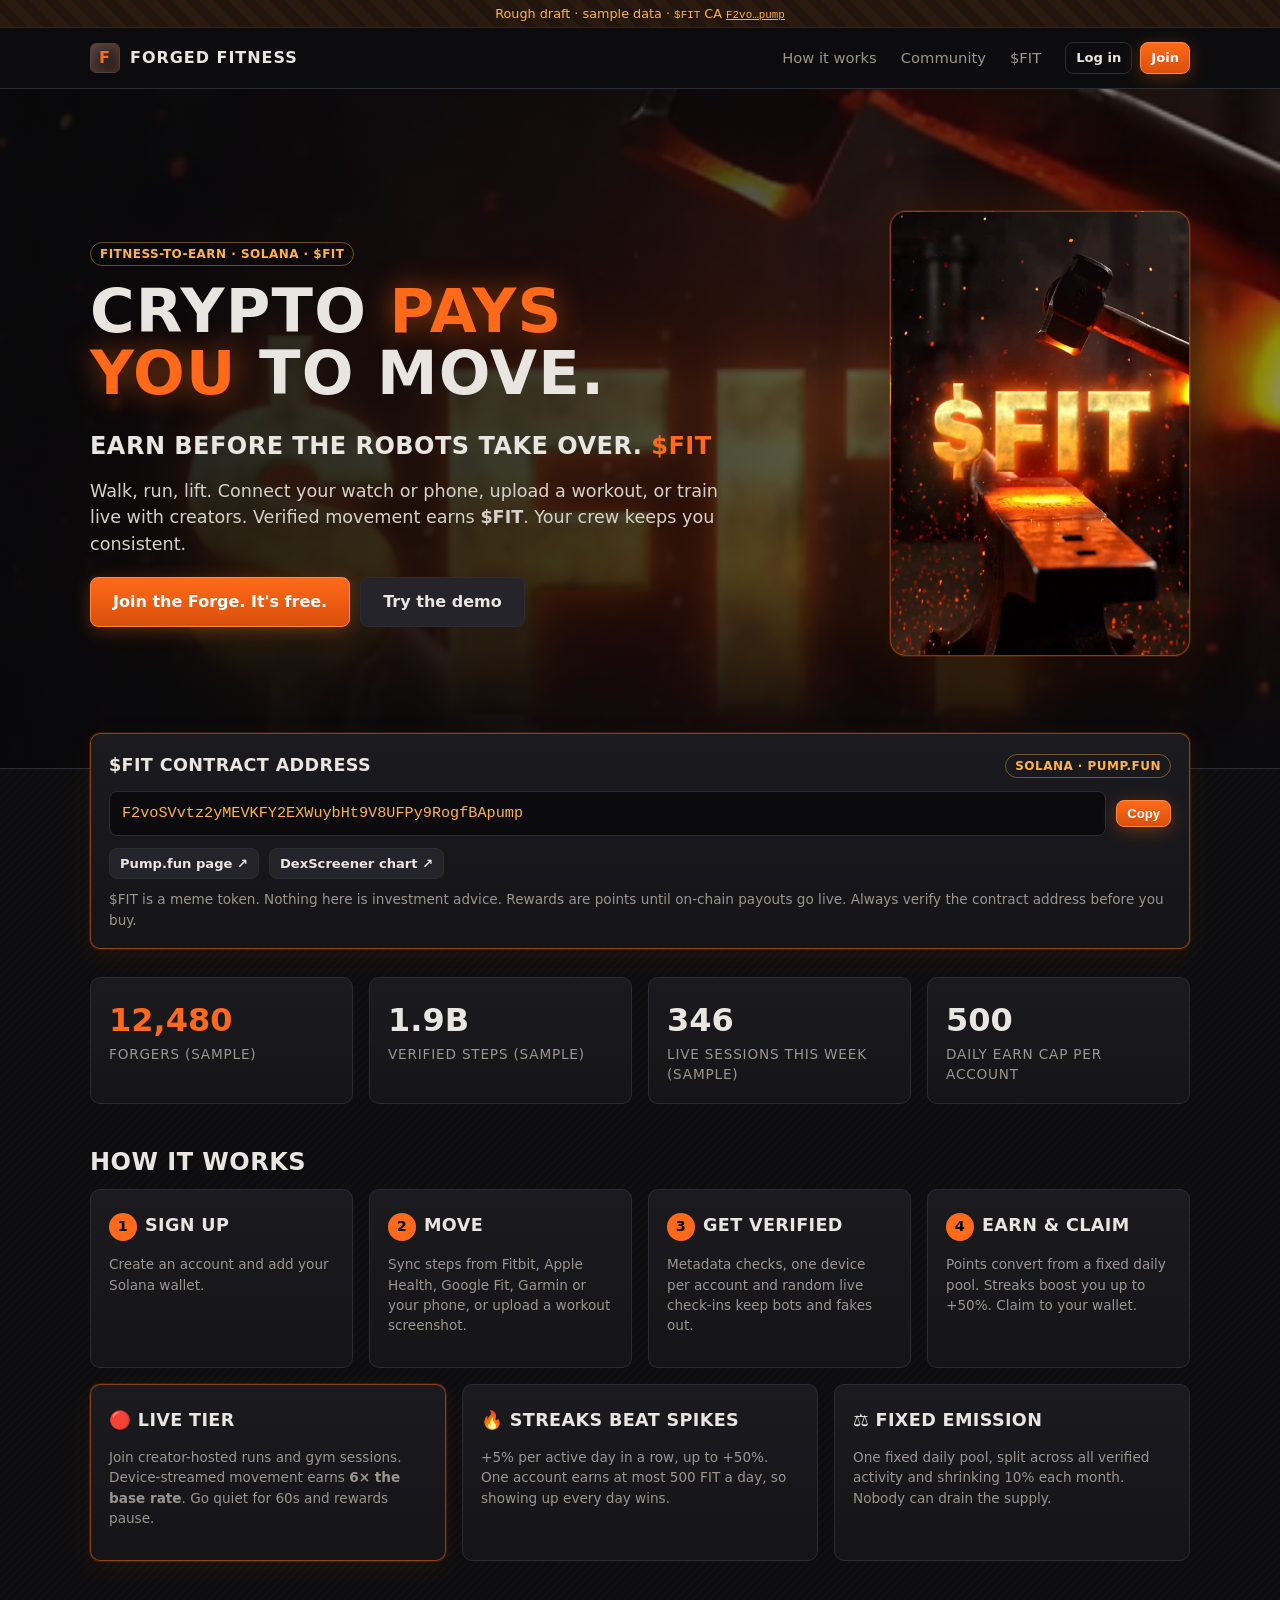
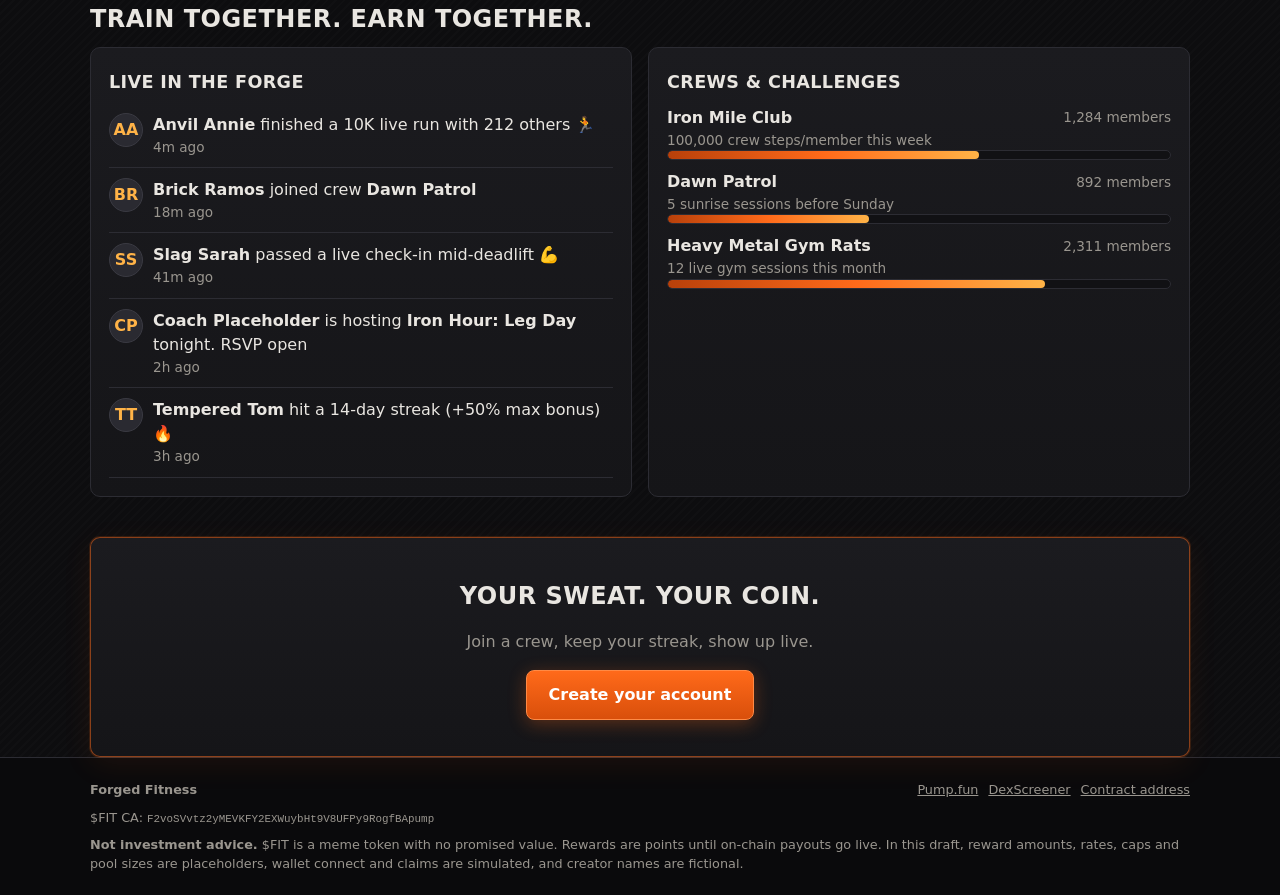
==== index.html @ faa5ad34 "Forged Fitness site: 7 pages, $FIT contract address, hero clip" ====
<!doctype html><html lang="en"><head><meta charset="utf-8"><meta name="viewport" content="width=device-width,initial-scale=1">
<title>Forged Fitness | Crypto pays you to move. $FIT</title>
<meta name="description" content="Forged Fitness: fitness-to-earn for $FIT on Solana. Walk, run, lift, earn. Earn before the robots take over.">
<link rel="icon" href="favicon.svg"><link rel="stylesheet" href="css/style.css"></head>
<body class="landing">
<section class="hero-bg">
  <video class="hero-video" id="heroVideo" autoplay muted loop playsinline preload="auto" poster="media/forged_fitness_ad_fit_still.png" aria-hidden="true">
    <source src="media/forged_fitness_ad_fit.mp4" type="video/mp4">
  </video>
  <div class="hero-overlay"></div>
  <div class="wrap hero">
    <div class="hero-copy">
      <span class="tag info">Fitness-to-earn · Solana · <span id="tick">$FIT</span></span>
      <h1>Crypto <span class="ember">pays you</span> to move.</h1>
      <p class="tagline">Earn before the robots take over. <span class="ember">$FIT</span></p>
      <p class="lead">Walk, run, lift. Connect your watch or phone, upload a workout, or train live with creators. Verified movement earns <b id="tick2">$FIT</b>. Your crew keeps you consistent.</p>
      <div class="row" style="margin-top:20px">
        <a class="btn primary lg" href="signup.html">Join the Forge. It's free.</a>
        <a class="btn lg" href="dashboard.html?demo=1">Try the demo</a>
      </div>
    </div>
    <div class="hero-frame" aria-hidden="true">
      <video class="hero-frame-video" autoplay muted loop playsinline preload="auto" poster="media/forged_fitness_ad_fit_still.png">
        <source src="media/forged_fitness_ad_fit.mp4" type="video/mp4">
      </video>
    </div>
  </div>
</section>

<main class="wrap">
  <section class="card hot ca-block" id="token">
    <div class="ca-head"><h3 style="margin:0">$FIT contract address</h3><span class="tag info">Solana · Pump.fun</span></div>
    <div class="ca-row">
      <code class="ca" id="ca"></code>
      <button class="btn primary sm" id="copyCa" type="button">Copy</button>
    </div>
    <div class="row ca-links">
      <a class="btn sm" id="pumpLink" target="_blank" rel="noopener">Pump.fun page ↗</a>
      <a class="btn sm" id="dexLink" target="_blank" rel="noopener">DexScreener chart ↗</a>
    </div>
    <p class="small muted disclaimer">$FIT is a meme token. Nothing here is investment advice. Rewards are points until on-chain payouts go live. Always verify the contract address before you buy.</p>
  </section>

  <section class="grid g4" style="margin:28px 0 40px">
    <div class="card stat"><div class="v ember">12,480</div><div class="l">Forgers (sample)</div></div>
    <div class="card stat"><div class="v">1.9B</div><div class="l">Verified steps (sample)</div></div>
    <div class="card stat"><div class="v">346</div><div class="l">Live sessions this week (sample)</div></div>
    <div class="card stat"><div class="v">500</div><div class="l">Daily earn cap per account</div></div>
  </section>

  <section id="how">
    <h2>How it works</h2>
    <div class="grid g4 steps">
      <div class="card"><h3>Sign up</h3><p class="muted small">Create an account and add your Solana wallet.</p></div>
      <div class="card"><h3>Move</h3><p class="muted small">Sync steps from Fitbit, Apple Health, Google Fit, Garmin or your phone, or upload a workout screenshot.</p></div>
      <div class="card"><h3>Get verified</h3><p class="muted small">Metadata checks, one device per account and random live check-ins keep bots and fakes out.</p></div>
      <div class="card"><h3>Earn &amp; claim</h3><p class="muted small">Points convert from a fixed daily pool. Streaks boost you up to +50%. Claim to your wallet.</p></div>
    </div>
    <div class="grid g3" style="margin-top:16px">
      <div class="card hot"><h3>🔴 Live tier</h3><p class="muted small">Join creator-hosted runs and gym sessions. Device-streamed movement earns <b>6× the base rate</b>. Go quiet for 60s and rewards pause.</p></div>
      <div class="card"><h3>🔥 Streaks beat spikes</h3><p class="muted small">+5% per active day in a row, up to +50%. One account earns at most 500 FIT a day, so showing up every day wins.</p></div>
      <div class="card"><h3>⚖️ Fixed emission</h3><p class="muted small">One fixed daily pool, split across all verified activity and shrinking 10% each month. Nobody can drain the supply.</p></div>
    </div>
  </section>

  <section id="community" style="margin-top:40px">
    <h2>Train together. Earn together.</h2>
    <div class="grid g2">
      <div class="card"><h3>Live in the Forge</h3><ul class="feed" id="feed"></ul></div>
      <div class="card"><h3>Crews &amp; challenges</h3><div id="crews"></div></div>
    </div>
  </section>

  <section class="card hot cta">
    <h2>Your sweat. Your coin.</h2>
    <p class="muted">Join a crew, keep your streak, show up live.</p>
    <a class="btn primary lg" href="signup.html">Create your account</a>
  </section>
</main>
<script src="js/store.js"></script><script src="js/mock.js"></script><script src="js/app.js"></script>
<script>
UI.boot().then(() => {
  const C = FF_CONFIG;
  UI.$('#tick').textContent = C.TICKER; UI.$('#tick2').textContent = C.TICKER;
  UI.$('#ca').textContent = C.MINT;
  UI.$('#pumpLink').href = C.PUMP_URL; UI.$('#dexLink').href = C.DEX_URL;
  UI.$('#copyCa').onclick = () => UI.copy(C.MINT, UI.$('#copyCa'));
  // Hero video: fall back to the still (CSS background) if the clip can't play.
  UI.$$('.hero-bg video').forEach(v => {
    const fail = () => v.classList.add('hidden');
    v.addEventListener('error', fail, true); v.querySelector('source').addEventListener('error', fail);
    if (v.networkState === 3 || v.error) fail();
    const p = v.play(); if (p && p.catch) p.catch(() => {});
  });
  UI.$('#feed').innerHTML = MOCK.feed.slice(0, 5).map(f => `<li><div class="avatar">${UI.initials(f.who)}</div><div><b>${UI.esc(f.who)}</b> ${f.text}<div class="small muted">${UI.ago(f.ts)}</div></div></li>`).join('');
  UI.$('#crews').innerHTML = MOCK.crews.map(c => `<div style="margin:10px 0"><div class="row"><b>${c.name}</b><span class="spacer"></span><span class="small muted">${UI.num(c.members)} members</span></div><div class="small muted">${c.challenge}</div><div class="bar"><i style="width:${c.progress * 100}%"></i></div></div>`).join('');
});
</script>
</body></html>
---- css/style.css ----
/* Forged Fitness: rough draft theme: dark iron + ember orange */
:root{
  --bg:#0d0d0f; --bg2:#151518; --panel:#1b1b1f; --line:#2c2c33; --steel:#8a8f98;
  --text:#e9e6e1; --muted:#9a968f; --ember:#ff6a1a; --ember2:#ffb347; --ok:#3ecf8e; --warn:#f5c04a; --bad:#ff4d5e;
  --radius:10px; --font: "Inter", system-ui, -apple-system, Segoe UI, Roboto, sans-serif;
}
*{box-sizing:border-box}
html,body{margin:0;background:var(--bg);color:var(--text);font-family:var(--font);line-height:1.5}
body{background:radial-gradient(1200px 500px at 80% -10%, rgba(255,106,26,.12), transparent 60%),
  repeating-linear-gradient(135deg, rgba(255,255,255,.012) 0 2px, transparent 2px 6px), var(--bg)}
a{color:var(--ember2)} a:hover{color:var(--ember)}
h1,h2,h3{font-family:"Oswald","Impact","Arial Narrow",var(--font);letter-spacing:.02em;text-transform:uppercase;margin:.2em 0 .4em}
h1{font-size:2.6rem} h2{font-size:1.5rem} h3{font-size:1.1rem}
.wrap{max-width:1140px;margin:0 auto;padding:0 20px}
/* nav */
.nav{position:sticky;top:0;z-index:20;background:rgba(13,13,15,.92);backdrop-filter:blur(6px);border-bottom:1px solid var(--line)}
.nav .wrap{display:flex;align-items:center;gap:14px;min-height:60px;flex-wrap:wrap}
.nav .acct{display:flex;align-items:center;gap:8px}
.brand{display:flex;align-items:center;gap:10px;font-weight:800;text-decoration:none;color:var(--text);font-family:"Oswald","Impact",var(--font);text-transform:uppercase;letter-spacing:.06em}
.brand .anvil{width:30px;height:30px;border-radius:6px;background:linear-gradient(145deg,#3a3a42,#16161a);border:1px solid #444;display:grid;place-items:center;box-shadow:0 0 14px rgba(255,106,26,.35) inset}
.brand .anvil:after{content:"F";color:var(--ember);font-weight:900}
.nav .links{display:flex;gap:4px;flex-wrap:wrap;margin-left:auto}
.nav .links a{color:var(--muted);text-decoration:none;padding:6px 10px;border-radius:6px;font-size:.92rem}
.nav .links a.active,.nav .links a:hover{color:var(--text);background:var(--panel)}
.nav .who{font-size:.85rem;color:var(--muted)}
/* layout */
main{padding:28px 0 40px;min-height:70vh}
.grid{display:grid;gap:16px}
.grid > *{min-width:0}
.g2{grid-template-columns:repeat(2,1fr)} .g3{grid-template-columns:repeat(3,1fr)} .g4{grid-template-columns:repeat(4,1fr)}
@media (max-width:860px){.g2,.g3,.g4{grid-template-columns:1fr}}
.card{background:linear-gradient(180deg,var(--panel),var(--bg2));border:1px solid var(--line);border-radius:var(--radius);padding:18px;position:relative}
.card.hot{border-color:rgba(255,106,26,.5);box-shadow:0 0 0 1px rgba(255,106,26,.15),0 8px 30px rgba(255,106,26,.08)}
.stat .v{font-size:2rem;font-weight:800;font-family:"Oswald","Impact",var(--font)}
.stat .l{color:var(--muted);font-size:.85rem;text-transform:uppercase;letter-spacing:.06em}
.muted{color:var(--muted)} .small{font-size:.85rem} .ember{color:var(--ember)}
.row{display:flex;gap:10px;align-items:center;flex-wrap:wrap}
.spacer{flex:1}
/* buttons + forms */
.btn{display:inline-block;border:1px solid var(--line);background:#24242a;color:var(--text);padding:9px 16px;border-radius:8px;cursor:pointer;font-weight:600;text-decoration:none;font-size:.95rem}
.btn:hover{border-color:var(--steel)}
.btn.primary{background:linear-gradient(180deg,var(--ember),#d94f0b);border-color:#ff8a45;color:#fff;box-shadow:0 4px 18px rgba(255,106,26,.3)}
.btn.primary:hover{filter:brightness(1.1)}
.btn.ghost{background:transparent}
.btn.danger{border-color:#7a2630;color:#ff8a95}
.btn:disabled{opacity:.45;cursor:not-allowed}
.btn.sm{padding:5px 10px;font-size:.82rem}
label{display:block;font-size:.85rem;color:var(--muted);margin:10px 0 4px}
input,select,textarea{width:100%;background:#111114;border:1px solid var(--line);color:var(--text);border-radius:8px;padding:9px 11px;font:inherit}
input:focus,select:focus{outline:none;border-color:var(--ember)}
/* tags/status */
.tag{display:inline-block;padding:2px 9px;border-radius:999px;font-size:.75rem;font-weight:700;letter-spacing:.04em;text-transform:uppercase;border:1px solid}
.tag.ok{color:var(--ok);border-color:rgba(62,207,142,.4);background:rgba(62,207,142,.08)}
.tag.warn{color:var(--warn);border-color:rgba(245,192,74,.4);background:rgba(245,192,74,.08)}
.tag.bad{color:var(--bad);border-color:rgba(255,77,94,.4);background:rgba(255,77,94,.08)}
.tag.live{color:#fff;background:var(--bad);border-color:var(--bad);animation:pulse 1.4s infinite}
.tag.info{color:var(--ember2);border-color:rgba(255,179,71,.4)}
@keyframes pulse{50%{opacity:.6}}
.placeholder{border:1px dashed #5a4a3a;color:var(--ember2);background:rgba(255,106,26,.05);padding:2px 6px;border-radius:4px;font-size:.78rem;font-family:ui-monospace,monospace}
.ph-banner{background:repeating-linear-gradient(45deg,#2a1a10 0 10px,#22150d 10px 20px);color:var(--ember2);text-align:center;font-size:.8rem;padding:4px 10px;border-bottom:1px solid #3a2617}
/* tables / lists */
table{width:100%;border-collapse:collapse;font-size:.92rem}
th,td{text-align:left;padding:8px 6px;border-bottom:1px solid var(--line);vertical-align:top}
th{color:var(--muted);font-weight:600;font-size:.78rem;text-transform:uppercase;letter-spacing:.05em}
.feed{list-style:none;margin:0;padding:0}
.feed li{display:flex;gap:10px;padding:10px 0;border-bottom:1px solid var(--line)}
.avatar{width:34px;height:34px;flex:none;border-radius:50%;display:grid;place-items:center;font-weight:800;background:#2a2a31;color:var(--ember2);border:1px solid #3a3a42}
.bar{height:10px;background:#111114;border:1px solid var(--line);border-radius:999px;overflow:hidden}
.bar > i{display:block;height:100%;background:linear-gradient(90deg,#b8400a,var(--ember),var(--ember2));border-radius:999px;transition:width .4s}
.bar.ok > i{background:linear-gradient(90deg,#1f8a5c,var(--ok))}
/* hero (landing) */
.hero-bg{position:relative;overflow:hidden;min-height:min(78vh,680px);display:flex;align-items:center;
  background:#0a0a0c url("../media/forged_fitness_ad_fit_still.png") center 40%/cover no-repeat;border-bottom:1px solid var(--line)}
.hero-video{position:absolute;inset:0;width:100%;height:100%;object-fit:cover;object-position:center 50%;z-index:0}
.hero-overlay{position:absolute;inset:0;z-index:1;background:linear-gradient(90deg,rgba(8,8,10,.92) 0%,rgba(8,8,10,.78) 45%,rgba(8,8,10,.45) 100%),linear-gradient(0deg,rgba(13,13,15,1) 0%,rgba(13,13,15,0) 30%)}
.hero{position:relative;z-index:2;padding:70px 20px 60px;width:100%;display:grid;grid-template-columns:1fr auto;gap:40px;align-items:center}
.hero-frame{width:300px;aspect-ratio:464/688;border-radius:16px;overflow:hidden;border:1px solid rgba(255,106,26,.45);box-shadow:0 0 0 1px rgba(255,106,26,.15),0 20px 60px rgba(0,0,0,.6),0 0 60px rgba(255,106,26,.18);background:#0a0a0c url("../media/forged_fitness_ad_fit_still.png") center/cover}
.hero-frame-video{width:100%;height:100%;object-fit:cover;display:block}
@media (min-width:861px){.hero-video{filter:blur(6px) saturate(1.1);transform:scale(1.06)}}
@media (max-width:860px){.hero{grid-template-columns:1fr}.hero-frame{display:none}}
.hero-copy{max-width:640px}
.hero h1{font-size:3.8rem;line-height:1.02;margin-top:14px}
.hero h1 .ember{text-shadow:0 0 28px rgba(255,106,26,.55)}
.hero .tagline{font-family:"Oswald","Impact",var(--font);text-transform:uppercase;font-size:1.5rem;font-weight:800;letter-spacing:.02em;margin:0 0 14px}
.hero .lead{font-size:1.1rem;color:#d5d1ca;margin:0}
.btn.lg{padding:12px 22px;font-size:1rem}
@media (prefers-reduced-motion:reduce){.hero-video,.hero-frame-video{display:none}}
/* contract address block */
.ca-block{margin-top:-36px;z-index:3}
.ca-head{display:flex;gap:10px;align-items:center;flex-wrap:wrap;justify-content:space-between}
.ca-row{display:flex;gap:10px;align-items:center;margin:12px 0}
.ca{flex:1;min-width:0;background:#0b0b0d;border:1px solid var(--line);border-radius:8px;padding:10px 12px;font-size:.95rem;color:var(--ember2);overflow-wrap:anywhere;word-break:break-all;user-select:all}
.ca-links{margin-bottom:4px}
.disclaimer{margin:10px 0 0}
.ca-inline{overflow-wrap:anywhere;word-break:break-all}
.cta{margin-top:40px;text-align:center;padding:36px}
.ingot{display:none}
.steps{counter-reset:s}
.steps .card h3:before{counter-increment:s;content:counter(s);display:inline-grid;place-items:center;width:28px;height:28px;margin-right:8px;border-radius:50%;background:var(--ember);color:#000;font-size:.9rem}
/* footer */
footer{border-top:1px solid var(--line);padding:22px 0;color:var(--muted);font-size:.8rem;background:#0a0a0c}
footer p{margin:8px 0 0}
footer .foot-top a{color:var(--muted)} footer .foot-top a:hover{color:var(--ember2)}
.ph-banner a{color:var(--ember2)}
/* modal */
.modal-bg{position:fixed;inset:0;background:rgba(0,0,0,.75);display:grid;place-items:center;z-index:100}
.modal{background:var(--panel);border:1px solid var(--ember);border-radius:14px;padding:24px;width:min(460px,92vw);text-align:center;position:relative;min-height:260px}
.countdown{font-size:2.6rem;font-weight:900;color:var(--ember);font-family:"Oswald","Impact",sans-serif}
.tap-target{position:absolute}
.video{aspect-ratio:16/9;border-radius:10px;background:linear-gradient(135deg,#1a1a1f,#2a1a12);border:1px solid var(--line);display:grid;place-items:center;color:var(--muted);position:relative;overflow:hidden}
.video .rec{position:absolute;top:10px;left:10px}
.hidden{display:none !important}
.toast{position:fixed;bottom:20px;right:20px;background:#222228;border:1px solid var(--ember);padding:10px 16px;border-radius:8px;z-index:200;max-width:360px}
.reasons{margin:8px 0 0;padding-left:18px;font-size:.88rem}
.reasons li.ok{color:var(--ok)} .reasons li.warn{color:var(--warn)} .reasons li.bad{color:var(--bad)}
code,.mono{font-family:ui-monospace,SFMono-Regular,Menlo,monospace;font-size:.85em}
.paused-overlay{position:absolute;inset:0;background:rgba(10,10,12,.82);display:grid;place-items:center;text-align:center;border-radius:10px}

/* tables scroll instead of overflowing */
.table-scroll{overflow-x:auto;-webkit-overflow-scrolling:touch}
/* mobile */
@media (max-width:640px){
  h1{font-size:2rem}
  .wrap{padding:0 14px}
  main{padding:20px 0 32px}
  .nav .wrap{gap:8px;padding-top:8px;padding-bottom:8px}
  .nav .links{order:3;width:100%;margin-left:0;flex-wrap:nowrap;overflow-x:auto;-webkit-overflow-scrolling:touch;scrollbar-width:none}
  .nav .links a{white-space:nowrap}
  .nav .acct{margin-left:auto}
  .nav .who{max-width:110px;overflow:hidden;text-overflow:ellipsis;white-space:nowrap}
  .hero-bg{min-height:86vh;align-items:flex-end}
  .hero-overlay{background:linear-gradient(0deg,rgba(8,8,10,.95) 0%,rgba(8,8,10,.8) 45%,rgba(8,8,10,.35) 100%)}
  .hero{padding:40px 14px 56px}
  .hero h1{font-size:2.5rem}
  .hero .tagline{font-size:1.2rem}
  .hero .lead{font-size:1rem}
  .hero .row .btn{flex:1 1 100%;text-align:center}
  .g4{grid-template-columns:repeat(2,1fr);gap:10px}
  .g4.steps{grid-template-columns:1fr}
  .wide-table{min-width:680px}
  .ca-row{flex-direction:column;align-items:stretch}
  .ca-row .btn{width:100%;padding:10px}
  .ca-links .btn{flex:1 1 0;text-align:center;white-space:nowrap}
  .wallet-row input{flex:1 1 100% !important}
  .wallet-row .btn{flex:1;text-align:center}
  .nav .links a{padding:6px 8px}
  .card{padding:14px}
  .stat .v{font-size:1.6rem}
  .toast{left:14px;right:14px;bottom:14px;max-width:none}
  table{font-size:.85rem}
  input[style*="min-width"]{min-width:0 !important}
}
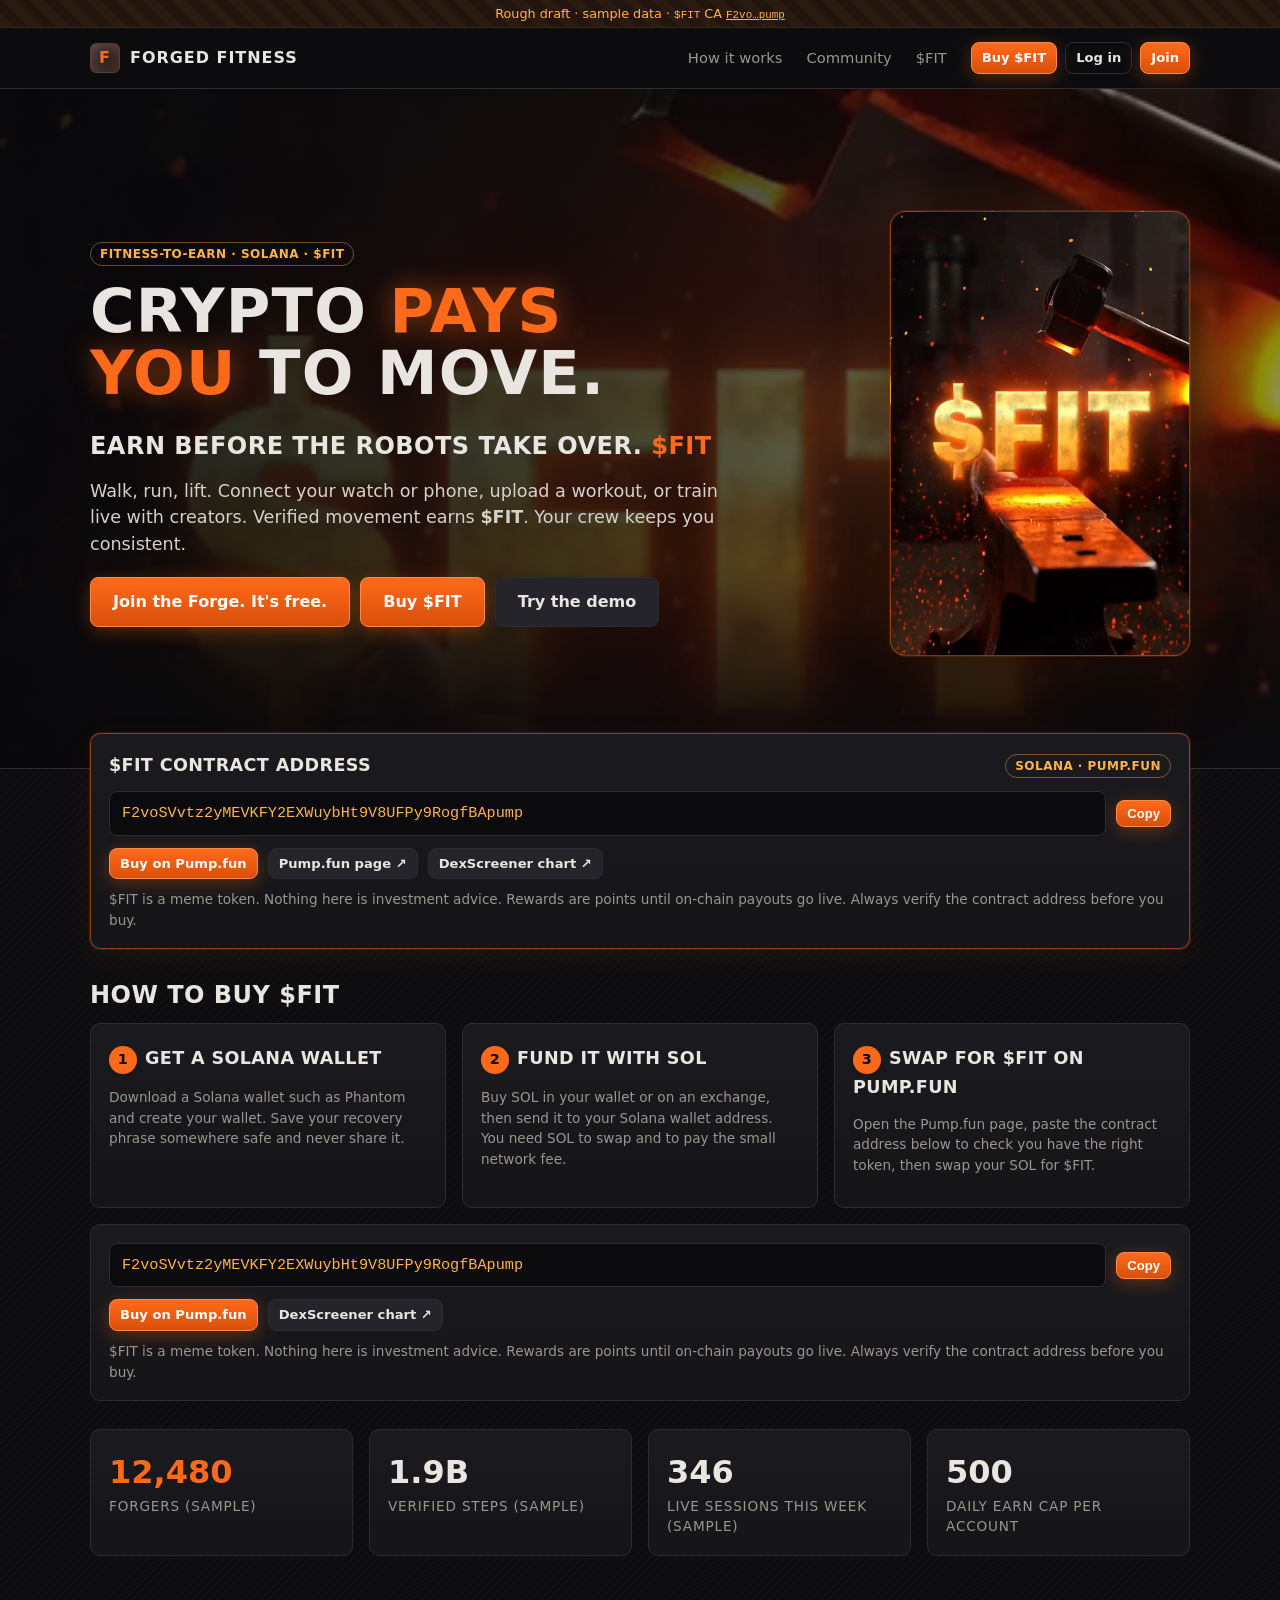
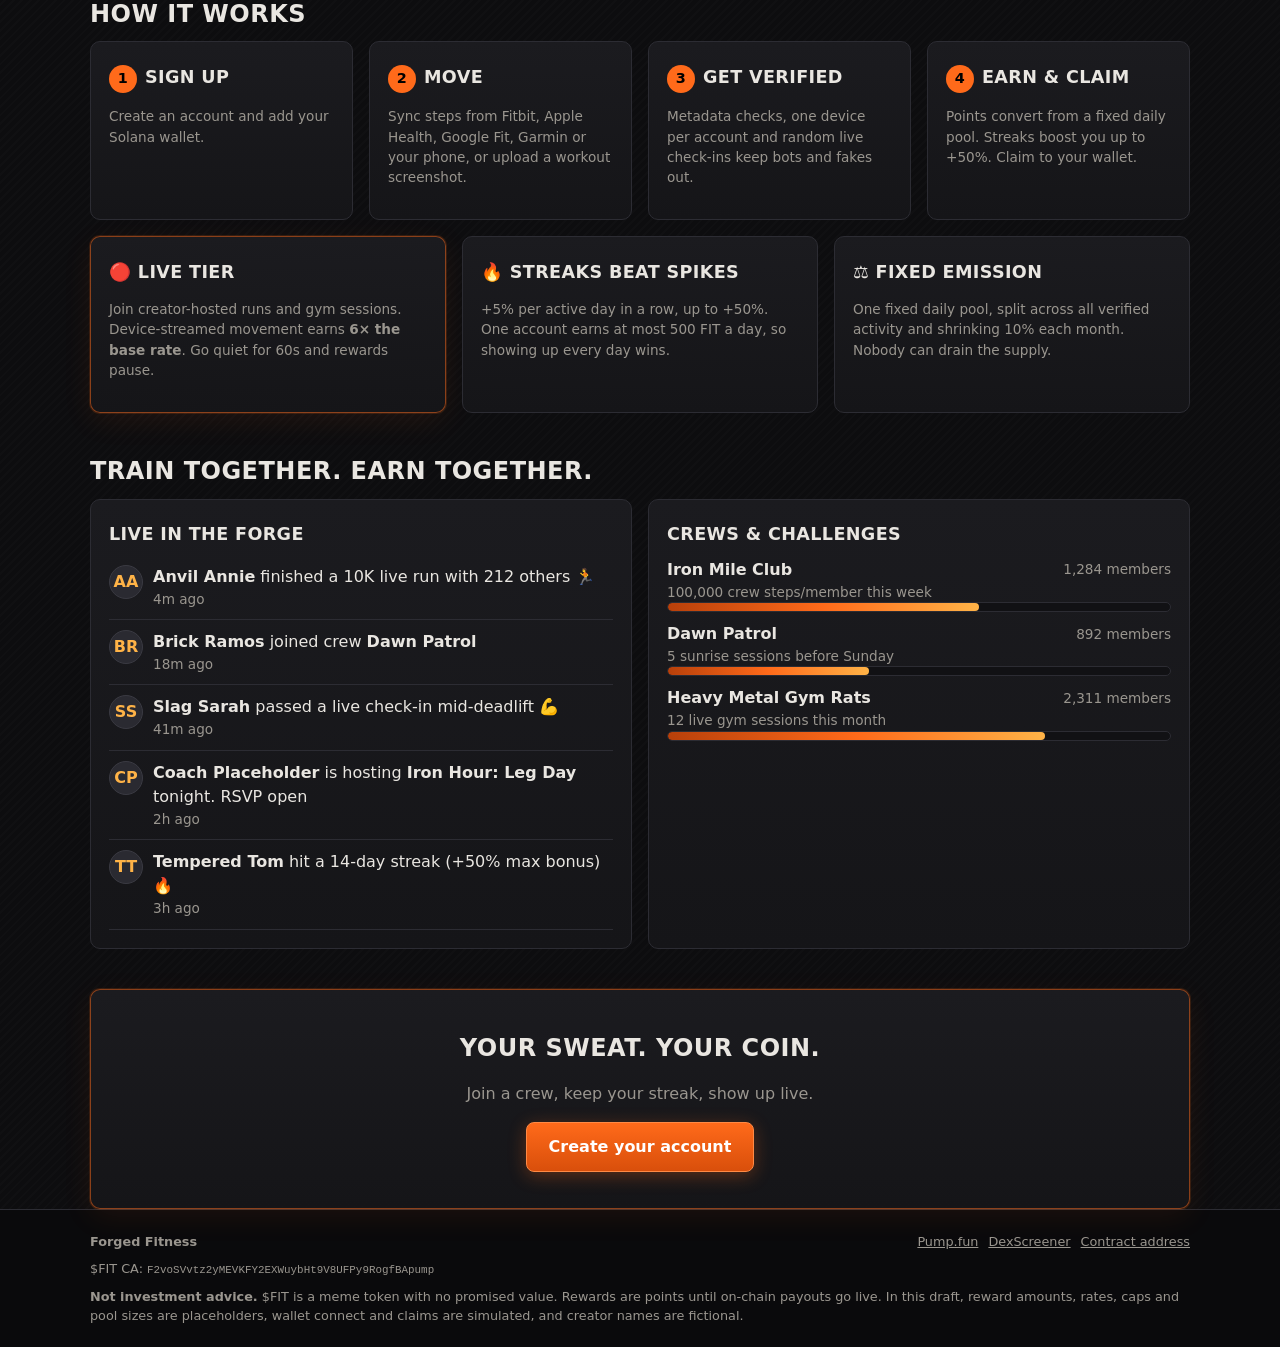
==== commit 4965223d: "Add Buy $FIT links and how-to-buy section - Buy $FIT button in top nav (js/app.js) and hero, Buy on " ====
--- a/index.html
+++ b/index.html
@@ -16,6 +16,7 @@
       <p class="lead">Walk, run, lift. Connect your watch or phone, upload a workout, or train live with creators. Verified movement earns <b id="tick2">$FIT</b>. Your crew keeps you consistent.</p>
       <div class="row" style="margin-top:20px">
         <a class="btn primary lg" href="signup.html">Join the Forge. It's free.</a>
+        <a class="btn primary lg" id="buyHero" target="_blank" rel="noopener">Buy $FIT</a>
         <a class="btn lg" href="dashboard.html?demo=1">Try the demo</a>
       </div>
     </div>
@@ -35,10 +36,31 @@
       <button class="btn primary sm" id="copyCa" type="button">Copy</button>
     </div>
     <div class="row ca-links">
+      <a class="btn sm primary" id="buyPump" target="_blank" rel="noopener">Buy on Pump.fun</a>
       <a class="btn sm" id="pumpLink" target="_blank" rel="noopener">Pump.fun page ↗</a>
       <a class="btn sm" id="dexLink" target="_blank" rel="noopener">DexScreener chart ↗</a>
     </div>
     <p class="small muted disclaimer">$FIT is a meme token. Nothing here is investment advice. Rewards are points until on-chain payouts go live. Always verify the contract address before you buy.</p>
+  </section>
+
+  <section id="buy" style="margin-top:28px">
+    <h2>How to buy $FIT</h2>
+    <div class="grid g3 steps">
+      <div class="card"><h3>Get a Solana wallet</h3><p class="muted small">Download a Solana wallet such as Phantom and create your wallet. Save your recovery phrase somewhere safe and never share it.</p></div>
+      <div class="card"><h3>Fund it with SOL</h3><p class="muted small">Buy SOL in your wallet or on an exchange, then send it to your Solana wallet address. You need SOL to swap and to pay the small network fee.</p></div>
+      <div class="card"><h3>Swap for $FIT on Pump.fun</h3><p class="muted small">Open the Pump.fun page, paste the contract address below to check you have the right token, then swap your SOL for $FIT.</p></div>
+    </div>
+    <div class="card ca-block-buy" style="margin-top:16px">
+      <div class="ca-row" style="margin-top:0">
+        <code class="ca" id="caBuy"></code>
+        <button class="btn primary sm" id="copyCaBuy" type="button">Copy</button>
+      </div>
+      <div class="row ca-links">
+        <a class="btn sm primary" id="buyPump2" target="_blank" rel="noopener">Buy on Pump.fun</a>
+        <a class="btn sm" id="dexLink2" target="_blank" rel="noopener">DexScreener chart ↗</a>
+      </div>
+      <p class="small muted disclaimer">$FIT is a meme token. Nothing here is investment advice. Rewards are points until on-chain payouts go live. Always verify the contract address before you buy.</p>
+    </div>
   </section>
 
   <section class="grid g4" style="margin:28px 0 40px">
@@ -84,7 +106,10 @@
   UI.$('#tick').textContent = C.TICKER; UI.$('#tick2').textContent = C.TICKER;
   UI.$('#ca').textContent = C.MINT;
   UI.$('#pumpLink').href = C.PUMP_URL; UI.$('#dexLink').href = C.DEX_URL;
+  UI.$('#buyHero').href = C.PUMP_URL; UI.$('#buyPump').href = C.PUMP_URL; UI.$('#buyPump2').href = C.PUMP_URL;
+  UI.$('#caBuy').textContent = C.MINT; UI.$('#dexLink2').href = C.DEX_URL;
   UI.$('#copyCa').onclick = () => UI.copy(C.MINT, UI.$('#copyCa'));
+  UI.$('#copyCaBuy').onclick = () => UI.copy(C.MINT, UI.$('#copyCaBuy'));
   // Hero video: fall back to the still (CSS background) if the clip can't play.
   UI.$$('.hero-bg video').forEach(v => {
     const fail = () => v.classList.add('hidden');
--- a/css/style.css
+++ b/css/style.css
@@ -93,6 +93,8 @@
 .ca-links{margin-bottom:4px}
 .disclaimer{margin:10px 0 0}
 .ca-inline{overflow-wrap:anywhere;word-break:break-all}
+.buy-nav{white-space:nowrap}
+.ca-block-buy .ca-row{margin-bottom:12px}
 .cta{margin-top:40px;text-align:center;padding:36px}
 .ingot{display:none}
 .steps{counter-reset:s}
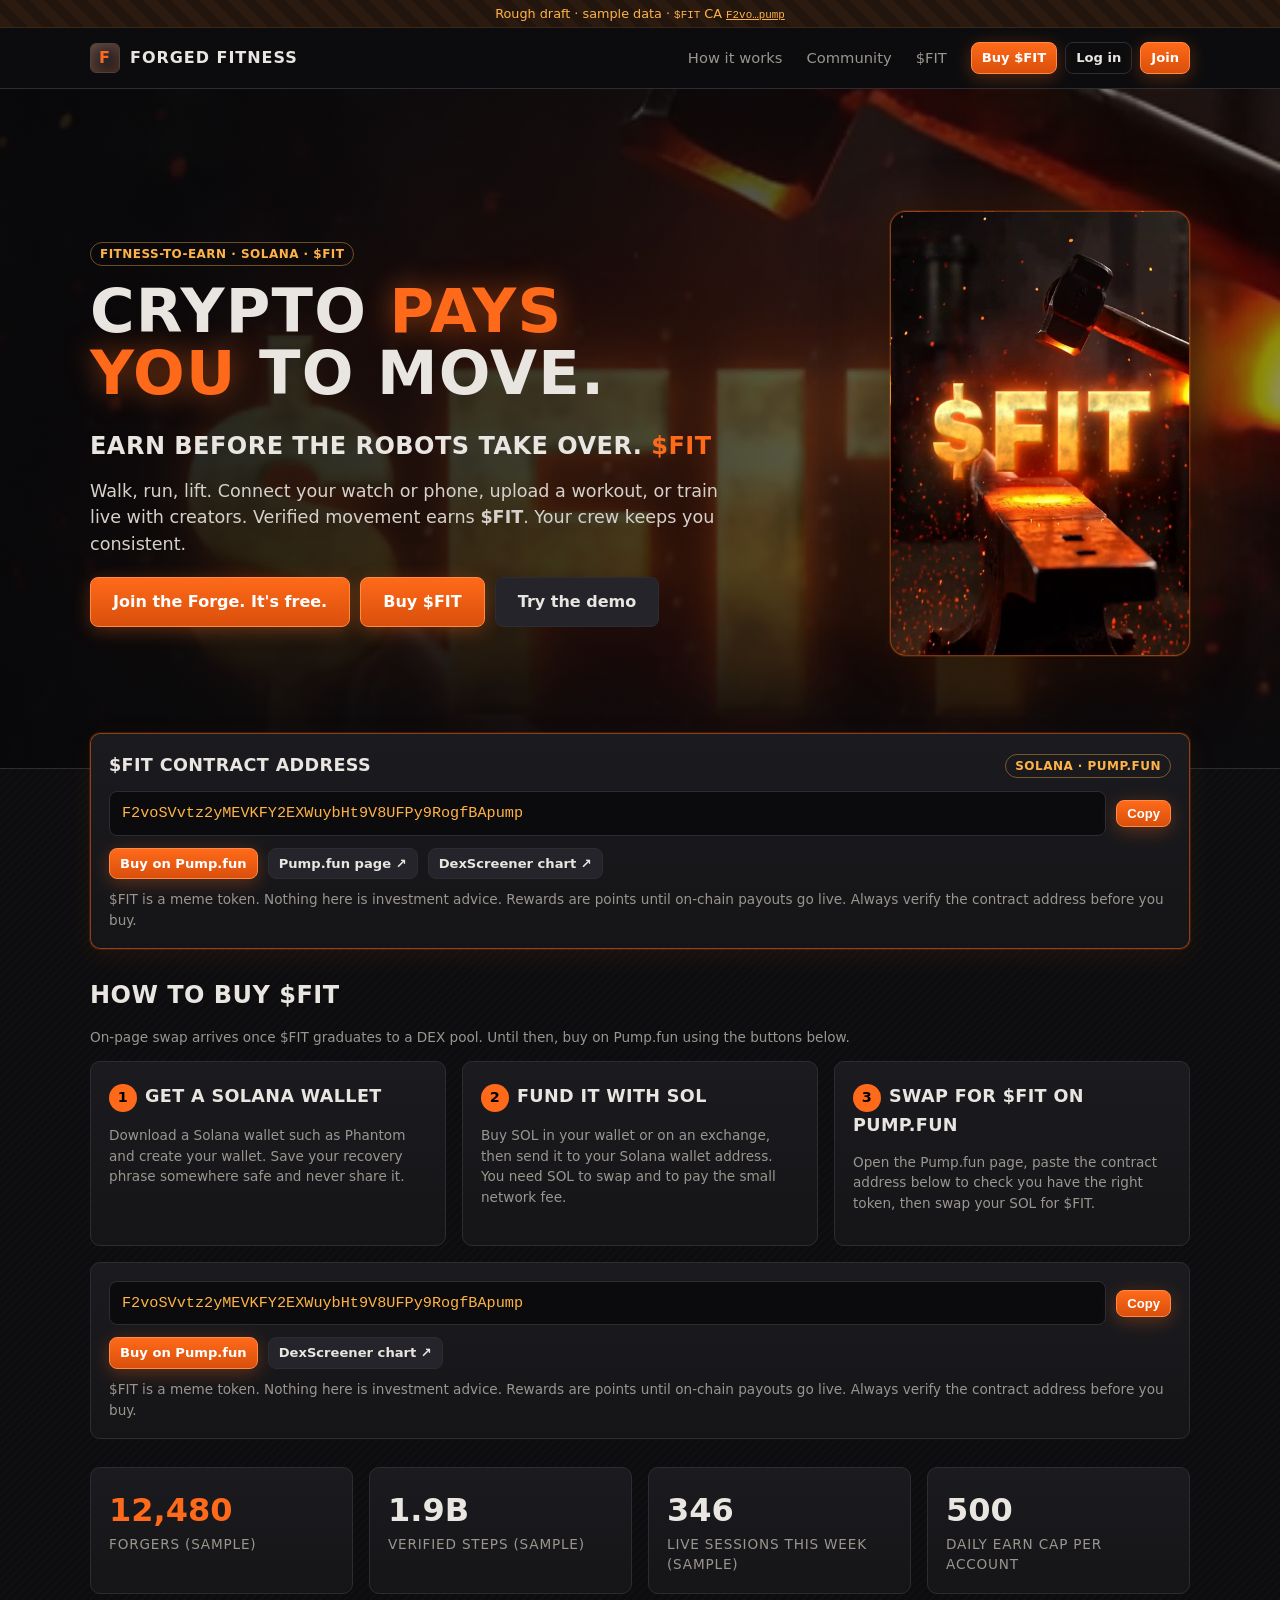
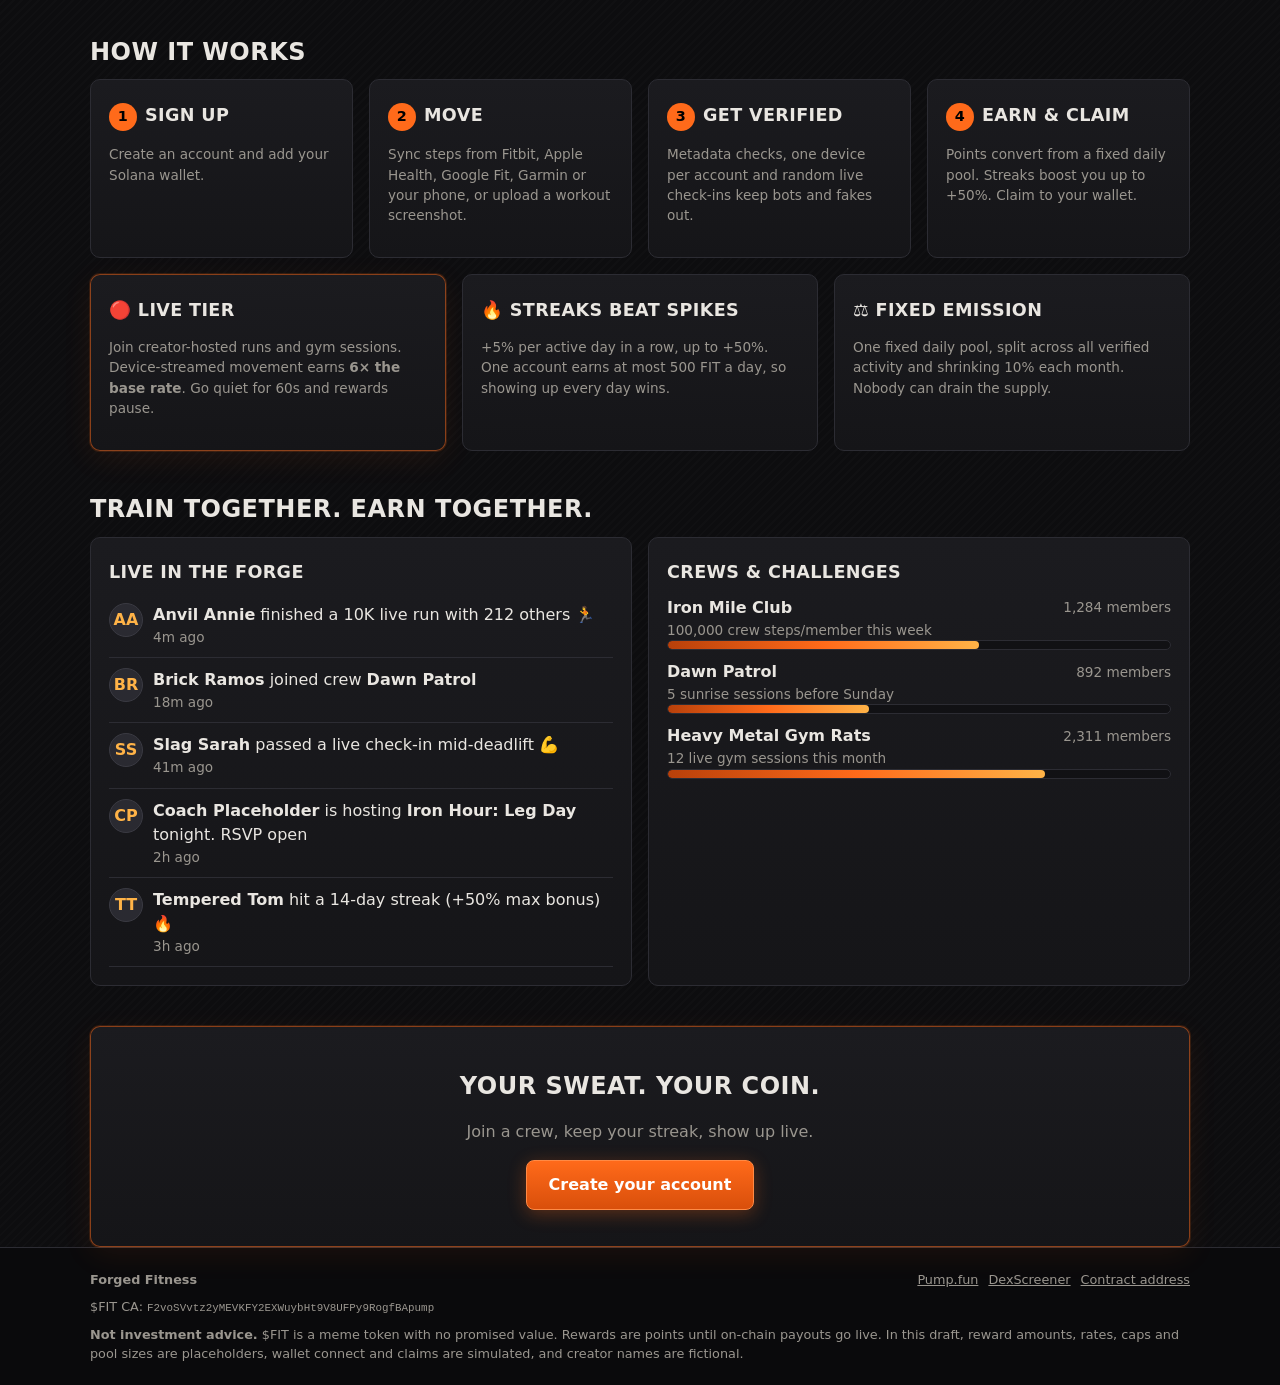
==== commit 8a59cde6: "Note on-page swap arrives after DEX graduation Jupiter quote returns TOKEN_NOT_TRADABLE and DexScree" ====
--- a/index.html
+++ b/index.html
@@ -45,6 +45,7 @@
 
   <section id="buy" style="margin-top:28px">
     <h2>How to buy $FIT</h2>
+    <p class="small muted" id="swapNote">On-page swap arrives once $FIT graduates to a DEX pool. Until then, buy on Pump.fun using the buttons below.</p>
     <div class="grid g3 steps">
       <div class="card"><h3>Get a Solana wallet</h3><p class="muted small">Download a Solana wallet such as Phantom and create your wallet. Save your recovery phrase somewhere safe and never share it.</p></div>
       <div class="card"><h3>Fund it with SOL</h3><p class="muted small">Buy SOL in your wallet or on an exchange, then send it to your Solana wallet address. You need SOL to swap and to pay the small network fee.</p></div>
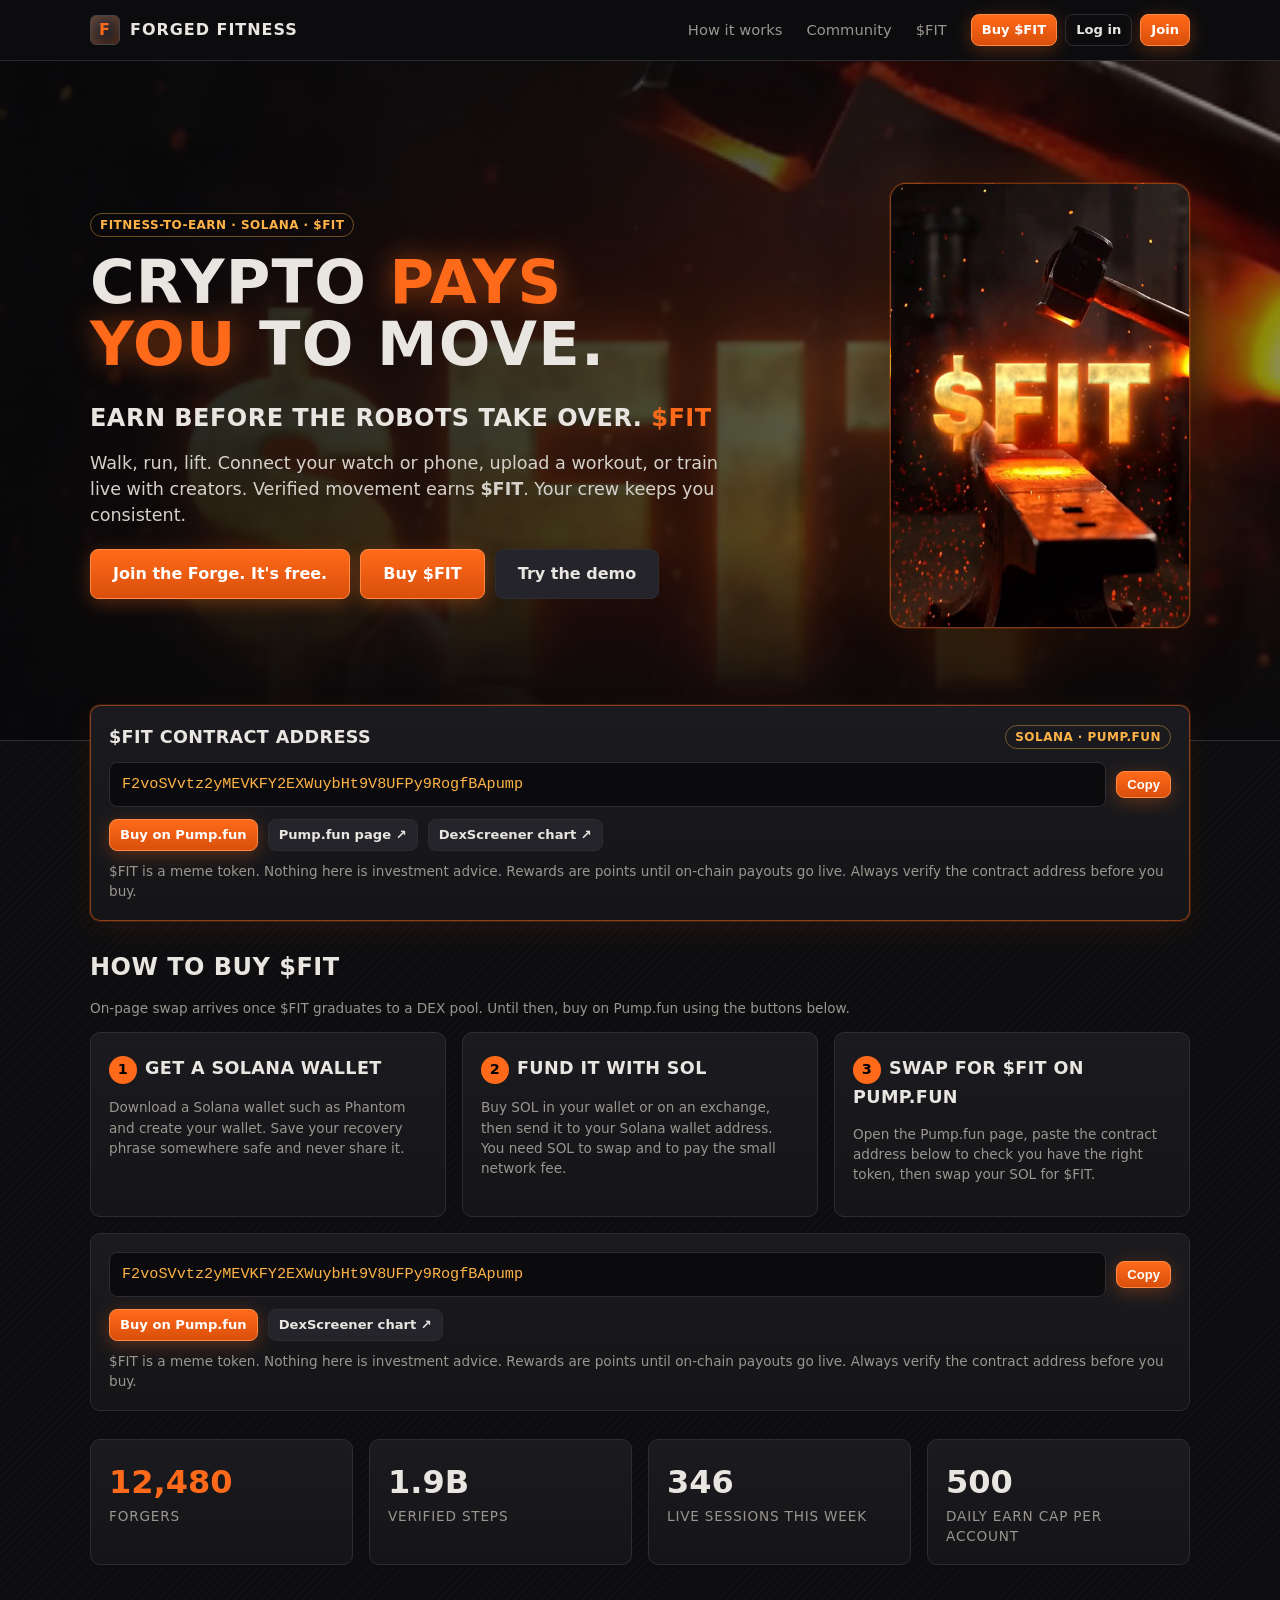
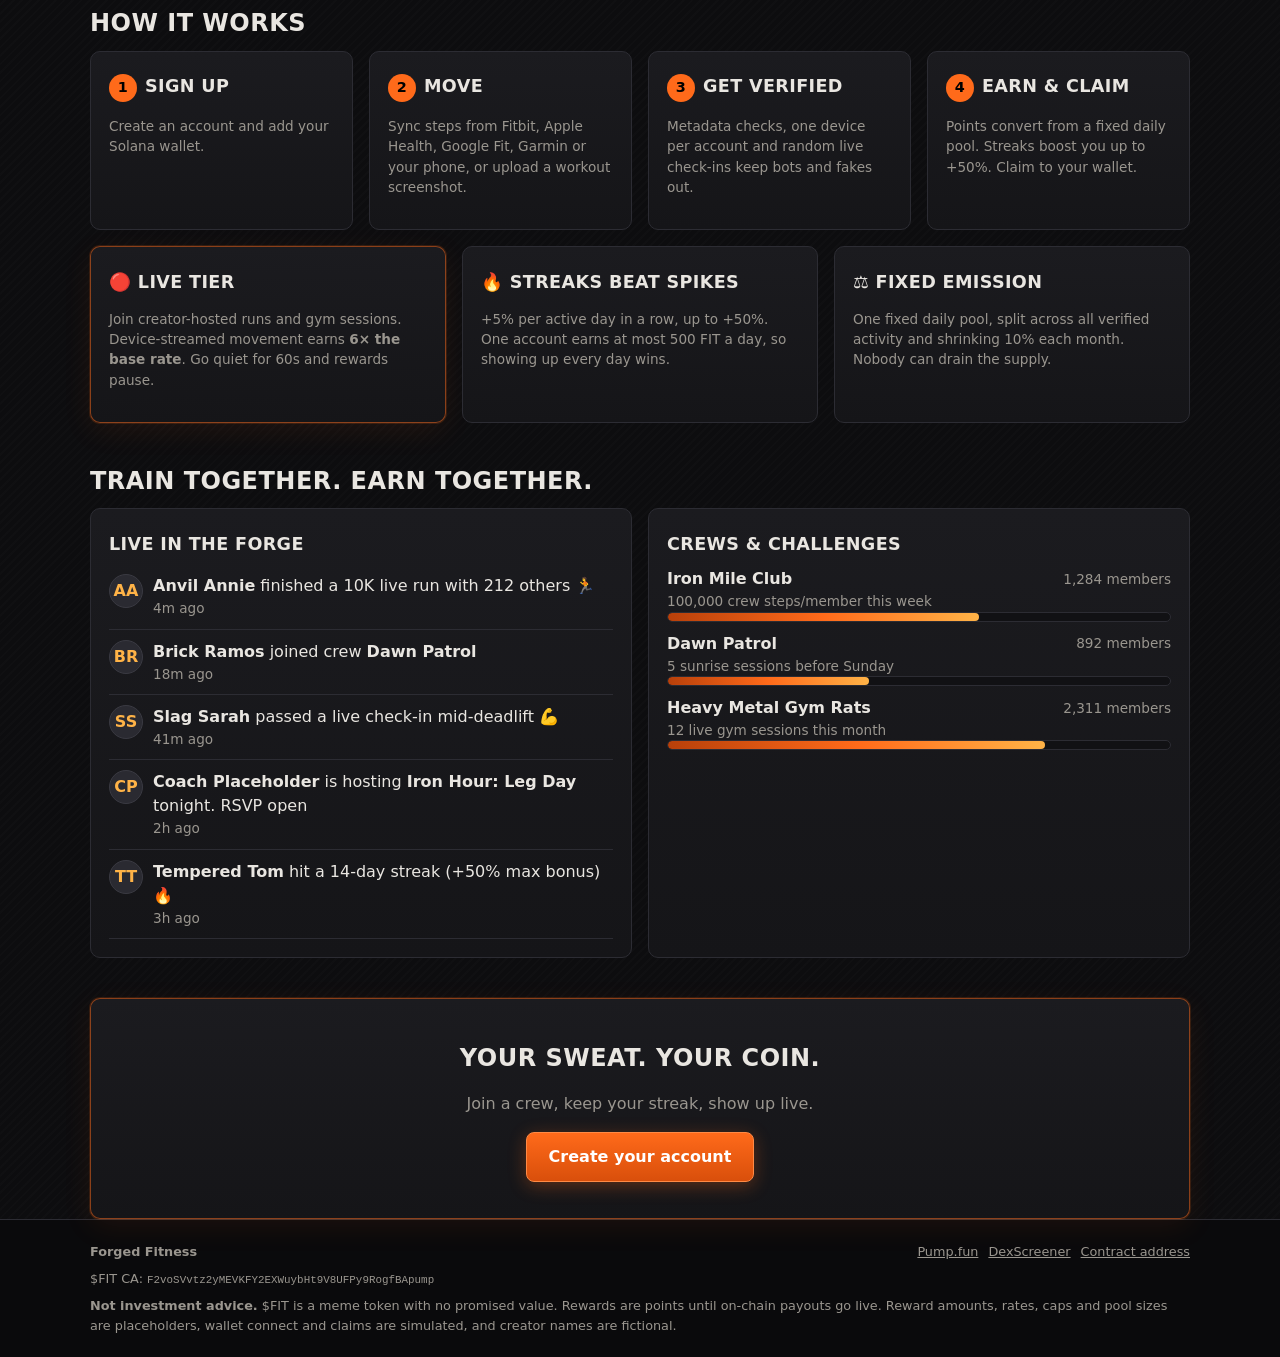
==== commit 2b817ff0: "Remove rough draft banner and sample labels" ====
--- a/index.html
+++ b/index.html
@@ -65,9 +65,9 @@
   </section>
 
   <section class="grid g4" style="margin:28px 0 40px">
-    <div class="card stat"><div class="v ember">12,480</div><div class="l">Forgers (sample)</div></div>
-    <div class="card stat"><div class="v">1.9B</div><div class="l">Verified steps (sample)</div></div>
-    <div class="card stat"><div class="v">346</div><div class="l">Live sessions this week (sample)</div></div>
+    <div class="card stat"><div class="v ember">12,480</div><div class="l">Forgers</div></div>
+    <div class="card stat"><div class="v">1.9B</div><div class="l">Verified steps</div></div>
+    <div class="card stat"><div class="v">346</div><div class="l">Live sessions this week</div></div>
     <div class="card stat"><div class="v">500</div><div class="l">Daily earn cap per account</div></div>
   </section>
 
--- a/css/style.css
+++ b/css/style.css
@@ -57,7 +57,6 @@
 .tag.info{color:var(--ember2);border-color:rgba(255,179,71,.4)}
 @keyframes pulse{50%{opacity:.6}}
 .placeholder{border:1px dashed #5a4a3a;color:var(--ember2);background:rgba(255,106,26,.05);padding:2px 6px;border-radius:4px;font-size:.78rem;font-family:ui-monospace,monospace}
-.ph-banner{background:repeating-linear-gradient(45deg,#2a1a10 0 10px,#22150d 10px 20px);color:var(--ember2);text-align:center;font-size:.8rem;padding:4px 10px;border-bottom:1px solid #3a2617}
 /* tables / lists */
 table{width:100%;border-collapse:collapse;font-size:.92rem}
 th,td{text-align:left;padding:8px 6px;border-bottom:1px solid var(--line);vertical-align:top}
@@ -103,7 +102,6 @@
 footer{border-top:1px solid var(--line);padding:22px 0;color:var(--muted);font-size:.8rem;background:#0a0a0c}
 footer p{margin:8px 0 0}
 footer .foot-top a{color:var(--muted)} footer .foot-top a:hover{color:var(--ember2)}
-.ph-banner a{color:var(--ember2)}
 /* modal */
 .modal-bg{position:fixed;inset:0;background:rgba(0,0,0,.75);display:grid;place-items:center;z-index:100}
 .modal{background:var(--panel);border:1px solid var(--ember);border-radius:14px;padding:24px;width:min(460px,92vw);text-align:center;position:relative;min-height:260px}
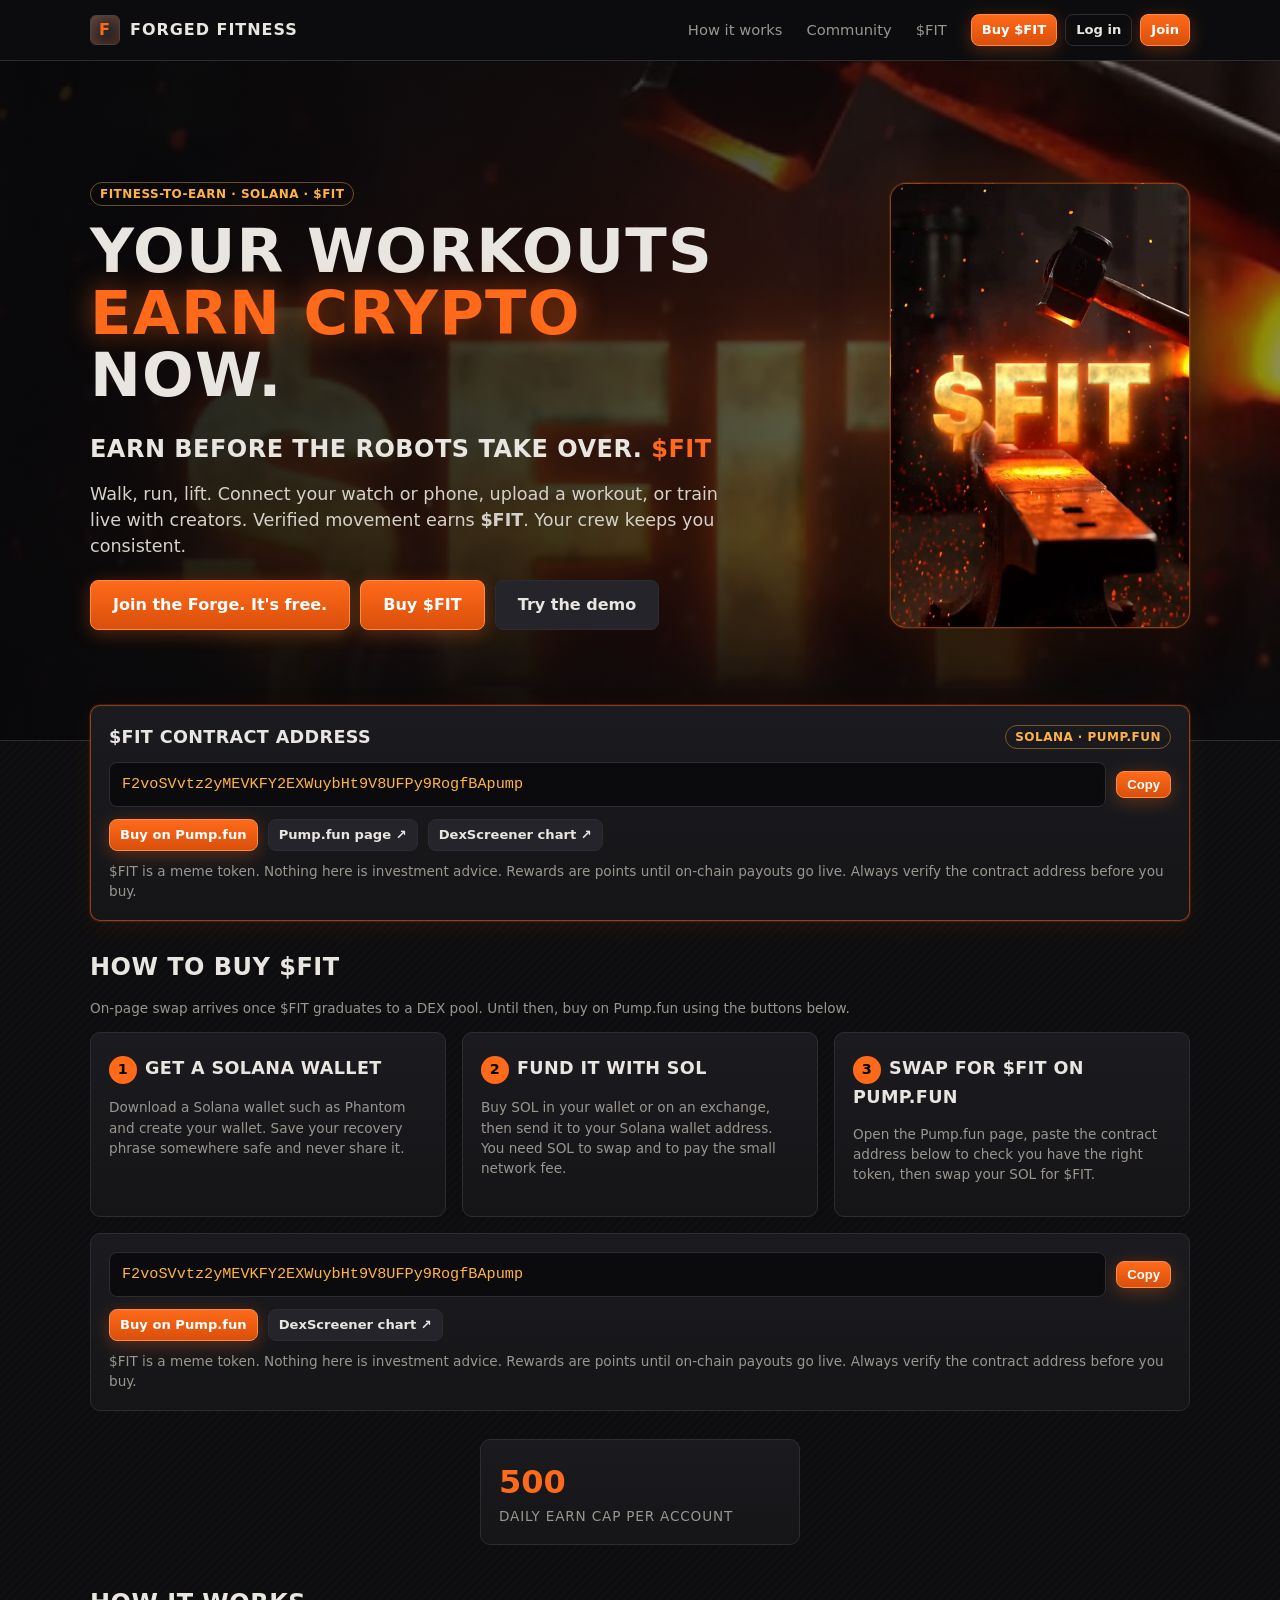
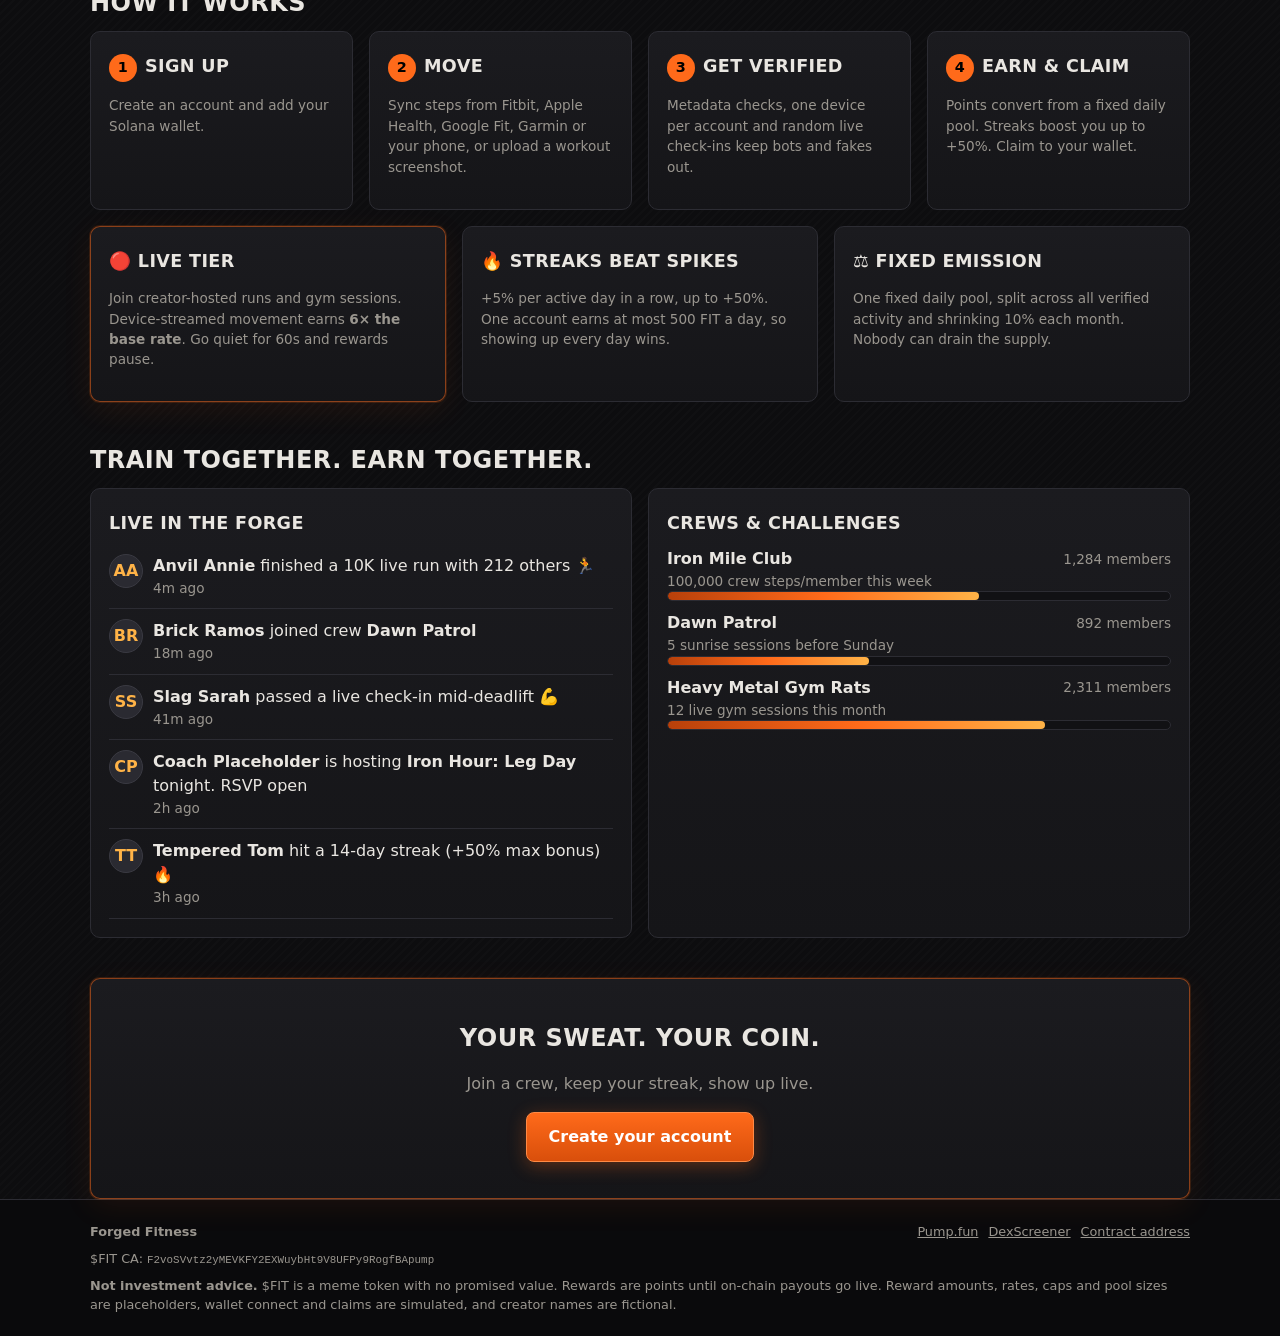
==== commit bb4d57a1: "Landing: headline 'Your workouts earn crypto now.', remove placeholder stats (keep 500 FIT daily cap" ====
--- a/index.html
+++ b/index.html
@@ -1,5 +1,5 @@
 <!doctype html><html lang="en"><head><meta charset="utf-8"><meta name="viewport" content="width=device-width,initial-scale=1">
-<title>Forged Fitness | Crypto pays you to move. $FIT</title>
+<title>Forged Fitness | Your workouts earn crypto now. $FIT</title>
 <meta name="description" content="Forged Fitness: fitness-to-earn for $FIT on Solana. Walk, run, lift, earn. Earn before the robots take over.">
 <link rel="icon" href="favicon.svg"><link rel="stylesheet" href="css/style.css"></head>
 <body class="landing">
@@ -11,7 +11,7 @@
   <div class="wrap hero">
     <div class="hero-copy">
       <span class="tag info">Fitness-to-earn · Solana · <span id="tick">$FIT</span></span>
-      <h1>Crypto <span class="ember">pays you</span> to move.</h1>
+      <h1>Your workouts <span class="ember">earn crypto</span> now.</h1>
       <p class="tagline">Earn before the robots take over. <span class="ember">$FIT</span></p>
       <p class="lead">Walk, run, lift. Connect your watch or phone, upload a workout, or train live with creators. Verified movement earns <b id="tick2">$FIT</b>. Your crew keeps you consistent.</p>
       <div class="row" style="margin-top:20px">
@@ -64,11 +64,8 @@
     </div>
   </section>
 
-  <section class="grid g4" style="margin:28px 0 40px">
-    <div class="card stat"><div class="v ember">12,480</div><div class="l">Forgers</div></div>
-    <div class="card stat"><div class="v">1.9B</div><div class="l">Verified steps</div></div>
-    <div class="card stat"><div class="v">346</div><div class="l">Live sessions this week</div></div>
-    <div class="card stat"><div class="v">500</div><div class="l">Daily earn cap per account</div></div>
+  <section class="grid" style="margin:28px 0 40px;grid-template-columns:minmax(0,320px);justify-content:center">
+    <div class="card stat"><div class="v ember">500</div><div class="l">Daily earn cap per account</div></div>
   </section>
 
   <section id="how">
